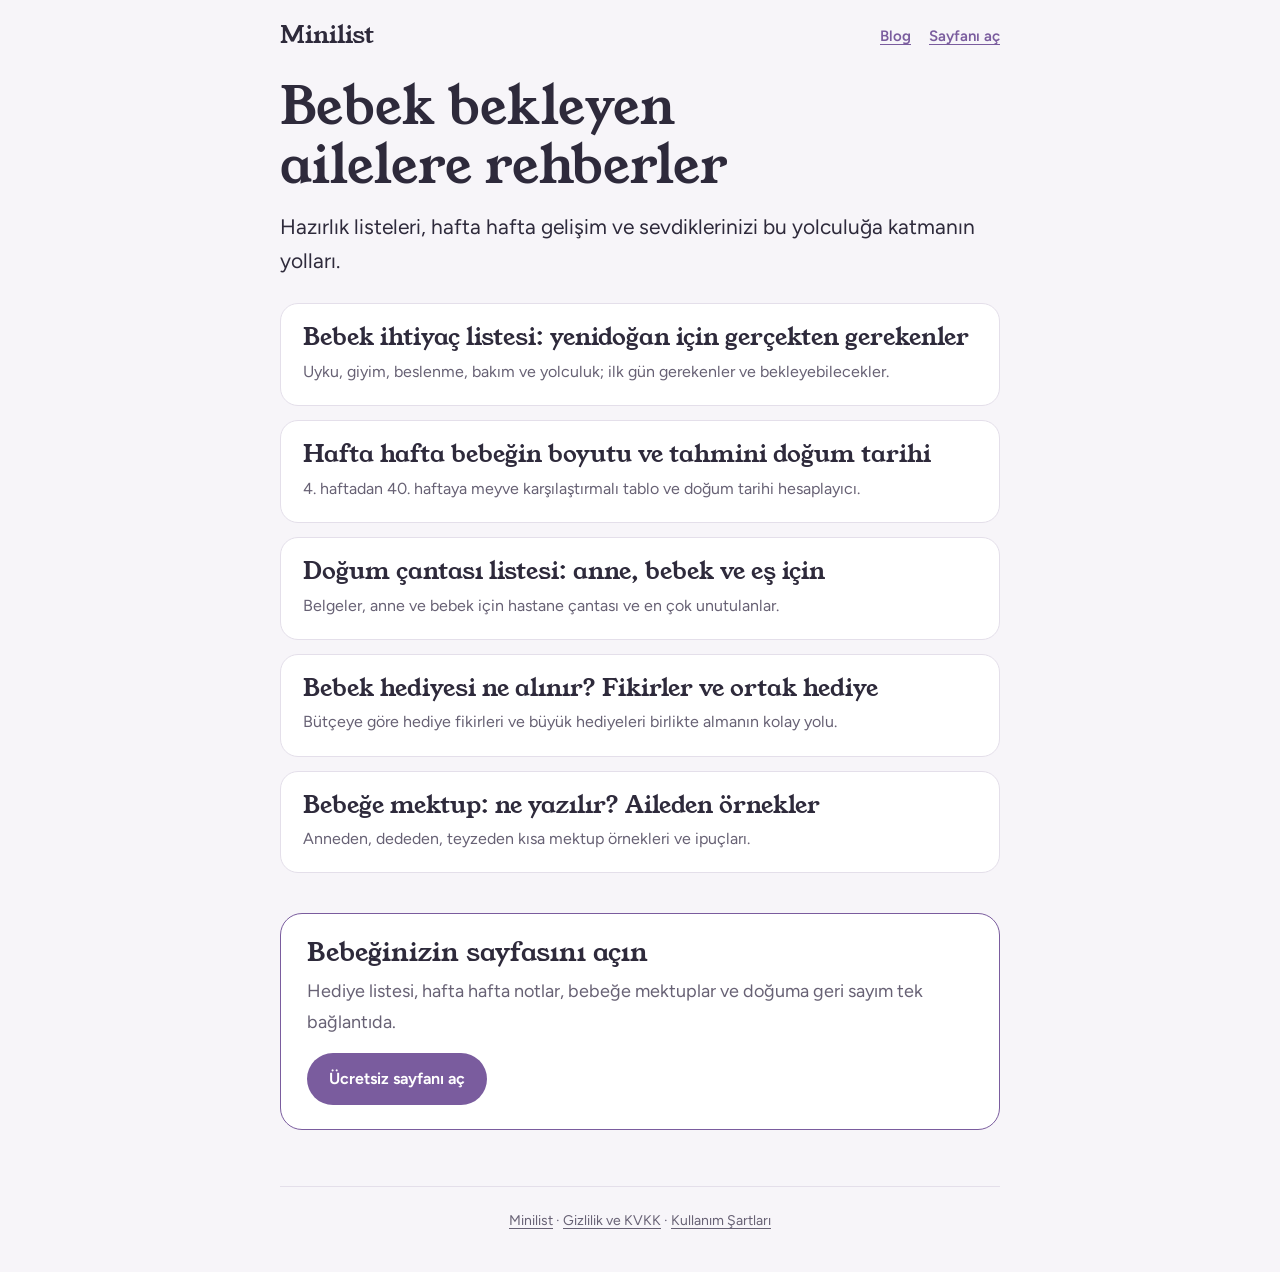
==== blog/index.html @ 2abbe642 "SEO: blog yazıları, arama motorlarına açılış, yayından gizli dosyalar - 5 blog yazısı (bebek ihtiyaç" ====
<!DOCTYPE html>
<html lang="tr"><head><meta charset="UTF-8"><meta name="viewport" content="width=device-width,initial-scale=1">
<title>Blog: Hamilelik, Bebek Hazırlığı ve Aile Rehberleri | Minilist</title>
<meta name="description" content="Bebek ihtiyaç listesi, doğum çantası, hafta hafta bebeğin boyutu, bebek hediyesi fikirleri ve bebeğe mektup örnekleri. Bebek bekleyen ailelere pratik rehberler.">
<link rel="canonical" href="https://minilist-flame.vercel.app/blog">
<meta property="og:type" content="website"><meta property="og:title" content="Minilist Blog: Bebek bekleyen ailelere rehberler"><meta property="og:url" content="https://minilist-flame.vercel.app/blog"><meta property="og:locale" content="tr_TR">
<meta name="theme-color" content="#F7F5F9">
<link rel="stylesheet" href="/blog/blog.css">
</head><body>
<header class="top"><a class="logo" href="/">Minilist</a><nav><a href="/blog">Blog</a><a href="/#/">Sayfanı aç</a></nav></header>
<main>
<h1>Bebek bekleyen ailelere rehberler</h1>
<p class="lead">Hazırlık listeleri, hafta hafta gelişim ve sevdiklerinizi bu yolculuğa katmanın yolları.</p>
<ul class="cards">
<li><a href="/blog/bebek-ihtiyac-listesi"><h2>Bebek ihtiyaç listesi: yenidoğan için gerçekten gerekenler</h2><p>Uyku, giyim, beslenme, bakım ve yolculuk; ilk gün gerekenler ve bekleyebilecekler.</p></a></li>
<li><a href="/blog/hafta-hafta-bebek-boyutu"><h2>Hafta hafta bebeğin boyutu ve tahmini doğum tarihi</h2><p>4. haftadan 40. haftaya meyve karşılaştırmalı tablo ve doğum tarihi hesaplayıcı.</p></a></li>
<li><a href="/blog/dogum-cantasi-listesi"><h2>Doğum çantası listesi: anne, bebek ve eş için</h2><p>Belgeler, anne ve bebek için hastane çantası ve en çok unutulanlar.</p></a></li>
<li><a href="/blog/bebek-hediyesi-ne-alinir"><h2>Bebek hediyesi ne alınır? Fikirler ve ortak hediye</h2><p>Bütçeye göre hediye fikirleri ve büyük hediyeleri birlikte almanın kolay yolu.</p></a></li>
<li><a href="/blog/bebege-mektup-ornekleri"><h2>Bebeğe mektup: ne yazılır? Aileden örnekler</h2><p>Anneden, dededen, teyzeden kısa mektup örnekleri ve ipuçları.</p></a></li>
</ul>
<section class="cta"><h2>Bebeğinizin sayfasını açın</h2><p>Hediye listesi, hafta hafta notlar, bebeğe mektuplar ve doğuma geri sayım tek bağlantıda.</p><a class="btn" href="/#/">Ücretsiz sayfanı aç</a></section>
</main>
<footer class="foot"><a href="/">Minilist</a> · <a href="/#/privacy">Gizlilik ve KVKK</a> · <a href="/#/terms">Kullanım Şartları</a></footer>
</body></html>
---- blog/blog.css ----
@font-face{font-family:"Young Serif";src:url(/fonts/young-serif-latin-400.woff2) format("woff2");font-weight:400;font-display:swap;unicode-range:U+0000-00FF,U+0131,U+0152-0153,U+02BB-02BC,U+02C6,U+02DA,U+02DC,U+0304,U+0308,U+0329,U+2000-206F,U+20AC,U+2122,U+2191,U+2193,U+2212,U+2215,U+FEFF,U+FFFD}
@font-face{font-family:"Young Serif";src:url(/fonts/young-serif-latin-ext-400.woff2) format("woff2");font-weight:400;font-display:swap;unicode-range:U+0100-02BA,U+02BD-02C5,U+02C7-02CC,U+02CE-02D7,U+02DD-02FF,U+0304,U+0308,U+0329,U+1D00-1DBF,U+1E00-1E9F,U+1EF2-1EFF,U+2020,U+20A0-20AB,U+20AD-20C0,U+2113,U+2C60-2C7F,U+A720-A7FF}
@font-face{font-family:Figtree;src:url(/fonts/figtree-latin-wght.woff2) format("woff2");font-weight:300 900;font-display:swap;unicode-range:U+0000-00FF,U+0131,U+0152-0153,U+02BB-02BC,U+02C6,U+02DA,U+02DC,U+0304,U+0308,U+0329,U+2000-206F,U+20AC,U+2122,U+2191,U+2193,U+2212,U+2215,U+FEFF,U+FFFD}
@font-face{font-family:Figtree;src:url(/fonts/figtree-latin-ext-wght.woff2) format("woff2");font-weight:300 900;font-display:swap;unicode-range:U+0100-02BA,U+02BD-02C5,U+02C7-02CC,U+02CE-02D7,U+02DD-02FF,U+0304,U+0308,U+0329,U+1D00-1DBF,U+1E00-1E9F,U+1EF2-1EFF,U+2020,U+20A0-20AB,U+20AD-20C0,U+2113,U+2C60-2C7F,U+A720-A7FF}
:root{--bg:#F7F5F9;--card:#fff;--ink:#2E2A3B;--mu:#676174;--line:#E4DFEA;--ac:#7A5C9E;--soft:#ECE6F3;--warm:#F2B880;
  --serif:"Young Serif",Georgia,"Times New Roman",serif;--sans:Figtree,system-ui,-apple-system,"Segoe UI",sans-serif}
*{box-sizing:border-box}
html{-webkit-text-size-adjust:100%}
body{margin:0;background:var(--bg);color:var(--ink);font:400 18px/1.7 var(--sans)}
a{color:var(--ac);text-underline-offset:3px}
a:focus-visible{outline:3px solid var(--ac);outline-offset:3px}
.top,.foot,main{width:min(720px,calc(100% - 32px));margin-inline:auto}
.top{display:flex;justify-content:space-between;align-items:center;padding:20px 0}
.logo{font:400 24px/1 var(--serif);color:var(--ink);text-decoration:none}
.top nav a{margin-left:18px;font-size:15px;font-weight:600}
.crumb{font-size:14px;color:var(--mu);margin:20px 0 6px}
.crumb a{color:var(--mu)}
h1,h2,h3{font-family:var(--serif);font-weight:400;line-height:1.15;text-wrap:balance}
h1{font-size:clamp(34px,7vw,52px);margin:6px 0 14px}
h2{font-size:clamp(25px,4.6vw,32px);margin:46px 0 12px}
h3{font-size:22px;margin:30px 0 8px}
.meta{color:var(--mu);font-size:15px;margin-bottom:22px}
.lead{font-size:21px;line-height:1.6;margin:0 0 26px}
p{margin:0 0 1em}
ul,ol{padding-left:1.3em;margin:0 0 1.1em}
li{margin:.3em 0}
.check{list-style:none;padding:0}
.check li{position:relative;padding-left:32px}
.check li:before{content:"";position:absolute;left:2px;top:.42em;width:16px;height:16px;border-radius:5px;box-shadow:inset 0 0 0 2px var(--ac)}
.toc{background:var(--card);border:1px solid var(--line);border-radius:18px;padding:18px 22px;margin:0 0 30px;font-size:16px}
.toc b{display:block;margin-bottom:6px}
.toc ol{margin:0}
.note{background:var(--soft);border-radius:16px;padding:16px 20px;font-size:16px;margin:26px 0}
table{width:100%;border-collapse:collapse;font-size:16px;margin:12px 0 22px}
th,td{text-align:left;padding:9px 10px;border-bottom:1px solid var(--line);vertical-align:top}
th{color:var(--mu);font-weight:600;font-size:14px}
td:first-child{white-space:nowrap;font-weight:600;color:var(--ac)}
.tw{overflow-x:auto}
.cta{background:var(--card);border:1.5px solid var(--ac);border-radius:22px;padding:24px 26px;margin:40px 0}
.cta h2{margin:0 0 8px;font-size:26px}
.cta p{color:var(--mu);margin-bottom:16px}
.btn{display:inline-block;background:var(--ac);color:#fff;text-decoration:none;font-weight:650;border-radius:99px;padding:12px 22px;font-size:16px}
.calc{background:var(--card);border:1px solid var(--line);border-radius:18px;padding:20px 22px;margin:20px 0}
.calc label{display:block;font-weight:600;font-size:15px;margin-bottom:4px}
.calc input{font:inherit;padding:10px 14px;border:1.5px solid var(--line);border-radius:12px;width:100%;max-width:260px}
.calc output{display:block;margin-top:14px;font-size:17px}
.calc output b{font-family:var(--serif);font-weight:400;font-size:24px;color:var(--ac)}
.letter{background:var(--card);border:1px solid var(--line);border-radius:4px 20px 20px 20px;padding:18px 22px;margin:16px 0}
.letter p:last-child{margin:0;color:var(--mu);font-size:15px}
.rel{margin:34px 0 0;padding-top:20px;border-top:1px solid var(--line)}
.rel h2{font-size:22px;margin:0 0 10px}
.cards{list-style:none;padding:0;display:grid;gap:14px}
.cards li{margin:0}
.cards a{display:block;background:var(--card);border:1px solid var(--line);border-radius:18px;padding:20px 22px;text-decoration:none;color:var(--ink)}
.cards a:hover{border-color:var(--ac)}
.cards h2{font-size:24px;margin:0 0 6px}
.cards p{color:var(--mu);margin:0;font-size:16px}
.foot{border-top:1px solid var(--line);margin-top:56px;padding:22px 0 40px;font-size:14px;color:var(--mu);text-align:center}
.foot a{color:var(--mu)}
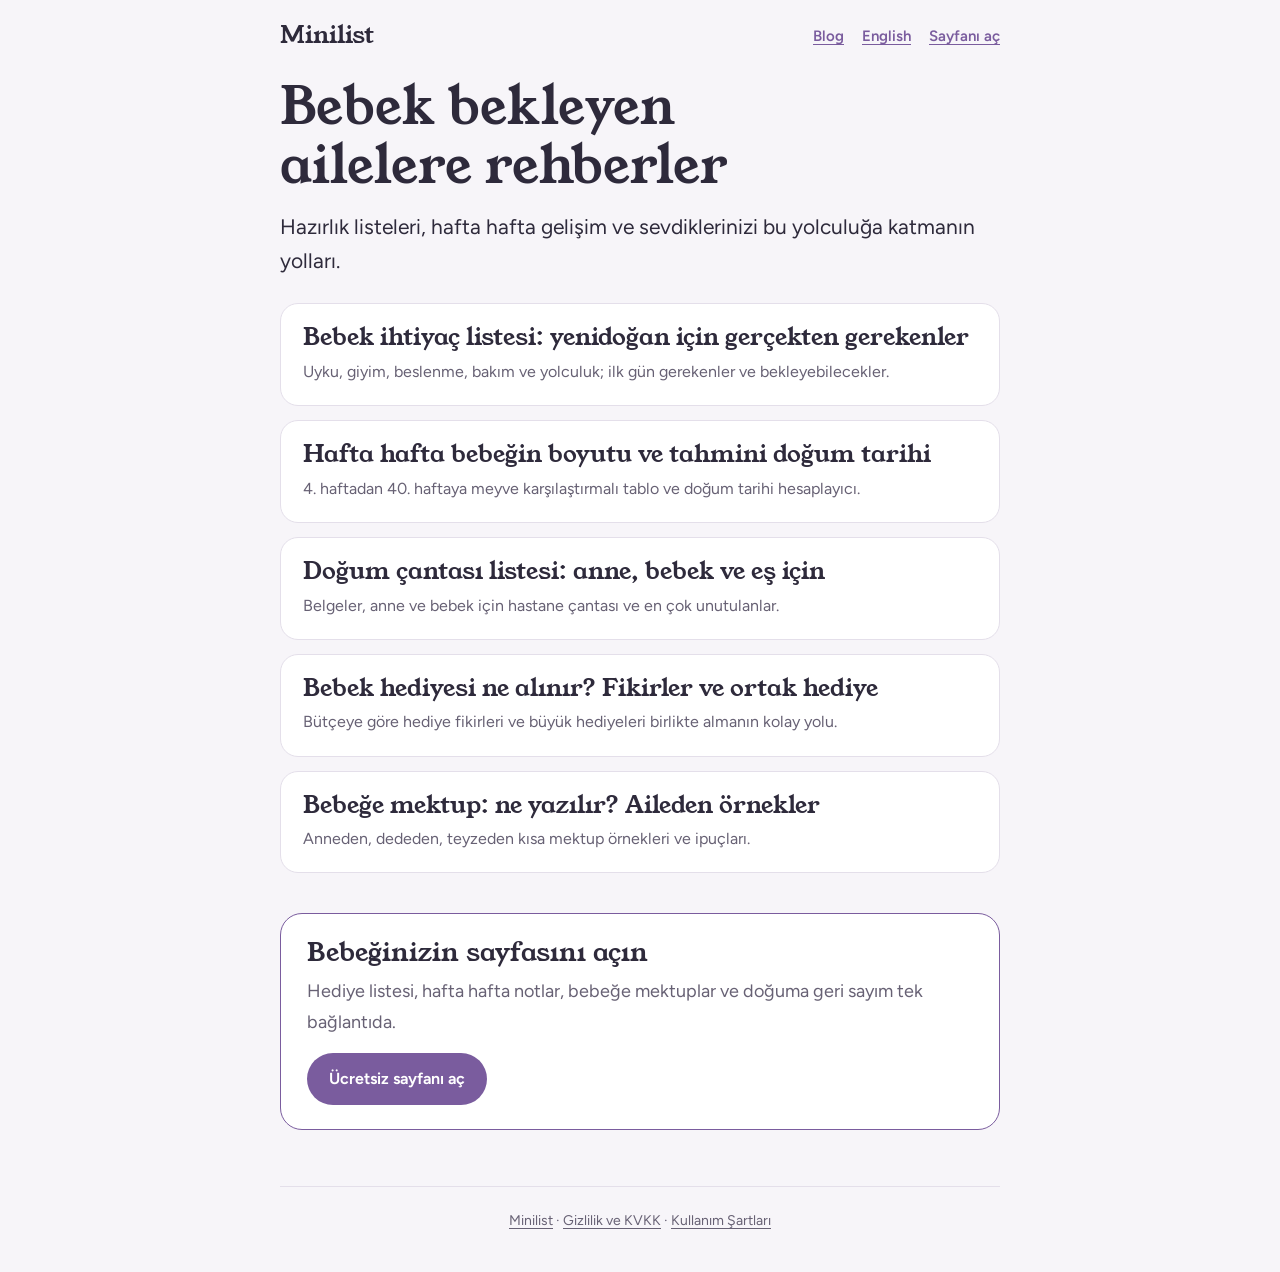
==== commit be1f5ee2: "İngilizce: eksik arayüz çevirileri, İngilizce blog, Amazon istek listesi uyarısı - Uygulama İngilizc" ====
--- a/blog/index.html
+++ b/blog/index.html
@@ -3,11 +3,12 @@
 <title>Blog: Hamilelik, Bebek Hazırlığı ve Aile Rehberleri | Minilist</title>
 <meta name="description" content="Bebek ihtiyaç listesi, doğum çantası, hafta hafta bebeğin boyutu, bebek hediyesi fikirleri ve bebeğe mektup örnekleri. Bebek bekleyen ailelere pratik rehberler.">
 <link rel="canonical" href="https://minilist-flame.vercel.app/blog">
+<link rel="alternate" hreflang="tr" href="https://minilist-flame.vercel.app/blog"><link rel="alternate" hreflang="en" href="https://minilist-flame.vercel.app/en/blog"><link rel="alternate" hreflang="x-default" href="https://minilist-flame.vercel.app/blog">
 <meta property="og:type" content="website"><meta property="og:title" content="Minilist Blog: Bebek bekleyen ailelere rehberler"><meta property="og:url" content="https://minilist-flame.vercel.app/blog"><meta property="og:locale" content="tr_TR">
 <meta name="theme-color" content="#F7F5F9">
 <link rel="stylesheet" href="/blog/blog.css">
 </head><body>
-<header class="top"><a class="logo" href="/">Minilist</a><nav><a href="/blog">Blog</a><a href="/#/">Sayfanı aç</a></nav></header>
+<header class="top"><a class="logo" href="/">Minilist</a><nav><a href="/blog">Blog</a><a href="/en/blog" hreflang="en" lang="en">English</a><a href="/#/">Sayfanı aç</a></nav></header>
 <main>
 <h1>Bebek bekleyen ailelere rehberler</h1>
 <p class="lead">Hazırlık listeleri, hafta hafta gelişim ve sevdiklerinizi bu yolculuğa katmanın yolları.</p>
